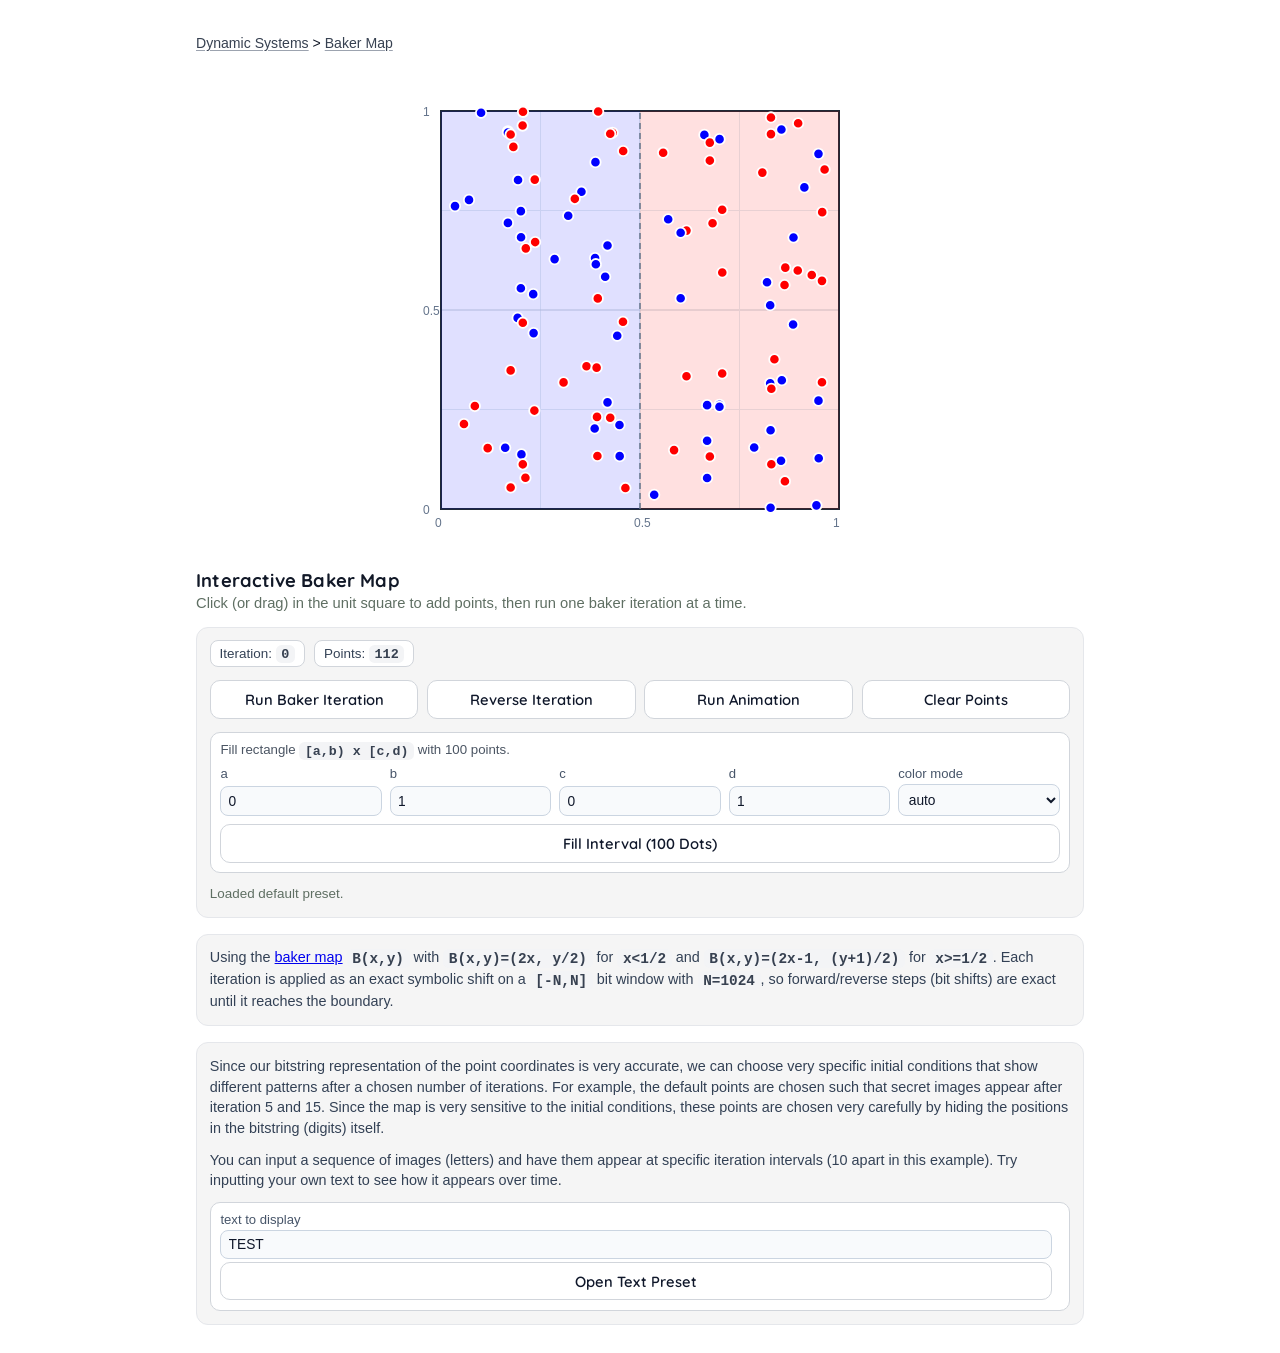
==== baker-map/index.html @ 84ecdbf3 "initial commit" ====
<!doctype html>
<html lang="en">
    <head>
        <meta charset="utf-8" />
        <meta name="viewport" content="width=device-width, initial-scale=1" />
        <title>Interactive Baker Map</title>
        <link rel="stylesheet" href="../common.css" />
        <style>
            .card {
                width: min(920px, 96vw);
            }

            canvas {
                background: transparent;
                border: 0;
                border-radius: 12px;
                touch-action: none;
                cursor: crosshair;
                max-width: 100%;
                justify-self: center;
            }

            .controls {
                display: grid;
                gap: 0.8rem;
                background: var(--green-panel-bg);
                border: 1px solid var(--green-panel-border);
                border-radius: 12px;
                padding: 0.8rem;
                color: var(--hint);
                font-size: 0.92rem;
            }

            .stats {
                display: flex;
                flex-wrap: wrap;
                gap: 0.6rem;
            }

            .stat {
                border: 1px solid var(--green-panel-border-strong);
                border-radius: 0.5rem;
                background: var(--card-bg);
                color: #334155;
                padding: 0.28rem 0.55rem;
                font-size: 0.84rem;
            }

            .buttonRow {
                display: grid;
                grid-template-columns: repeat(4, minmax(0, 1fr));
                gap: 0.55rem;
            }

            .controls button,
            .textPresetControls button {
                border: 1px solid var(--green-button-border);
                background: var(--card-bg);
                color: #0f172a;
                border-radius: 10px;
                padding: 0.55rem 0.8rem;
                font-size: 0.92rem;
                font-weight: 600;
                cursor: pointer;
                width: 100%;
            }

            .controls button:hover:enabled,
            .textPresetControls button:hover:enabled {
                background: var(--green-button-hover);
            }

            .controls button:disabled,
            .textPresetControls button:disabled {
                opacity: 0.65;
                cursor: not-allowed;
            }

            .intervalControls {
                display: grid;
                gap: 0.5rem;
                border: 1px solid var(--green-panel-border-strong);
                border-radius: 10px;
                background: var(--card-bg);
                padding: 0.6rem;
            }

            .intervalHint {
                margin: 0;
                font-size: 0.83rem;
                color: #4b5563;
            }

            .intervalGrid {
                display: grid;
                grid-template-columns: repeat(5, minmax(0, 1fr));
                gap: 0.5rem;
            }

            .intervalField {
                display: grid;
                gap: 0.2rem;
                font-size: 0.82rem;
                color: #475569;
            }

            .controls input[type="number"] {
                width: 100%;
                border: 1px solid #cbd5e1;
                border-radius: 8px;
                padding: 0.35rem 0.45rem;
                font-size: 0.86rem;
                color: #0f172a;
                background: #f8fafc;
            }

            .controls input[type="text"],
            .textPresetControls input[type="text"] {
                width: 100%;
                border: 1px solid #cbd5e1;
                border-radius: 8px;
                padding: 0.35rem 0.45rem;
                font-size: 0.86rem;
                color: #0f172a;
                background: #f8fafc;
            }

            .controls select {
                width: 100%;
                height: 2rem;
                border: 1px solid #cbd5e1;
                border-radius: 8px;
                padding: 0.2rem 0.35rem;
                background: #f8fafc;
                cursor: pointer;
                font-size: 0.86rem;
                color: #0f172a;
            }

            .textPresetControls {
                display: grid;
                gap: 0.45rem;
                border: 1px solid var(--green-panel-border-strong);
                border-radius: 10px;
                background: var(--card-bg);
                padding: 0.6rem;
            }

            .textPresetRow {
                display: grid;
                grid-template-columns: minmax(0, 1fr) auto;
                gap: 0.5rem;
                align-items: end;
            }

            .textPresetRow button {
                width: auto;
                white-space: nowrap;
            }

            .status {
                margin: 0;
                min-height: 1.1rem;
                font-size: 0.84rem;
                color: var(--hint);
            }

            .details {
                display: grid;
                gap: 0.65rem;
                background: var(--green-panel-bg);
                border: 1px solid var(--green-panel-border);
                border-radius: 12px;
                padding: 0.8rem;
            }

            .explanation {
                margin: 0;
                font-size: 0.9rem;
                color: #334155;
                line-height: 1.45;
            }

            @media (max-width: 740px) {
                .card {
                    width: 100%;
                }

                .buttonRow {
                    grid-template-columns: 1fr;
                }

                .intervalGrid {
                    grid-template-columns: repeat(2, minmax(0, 1fr));
                }

                .textPresetRow {
                    grid-template-columns: 1fr;
                }
            }
        </style>
    </head>
    <body>
        <main class="card">
            <p class="pageNav">
                <a class="navLink" href="../index.html">Dynamic Systems</a>
                <span aria-hidden="true"> &gt; </span>
                <a class="navLink" href="./index.html">Baker Map</a>
            </p>
            <canvas id="mapCanvas" aria-label="Baker map canvas"></canvas>
            <header class="header">
                <h1 class="title">Interactive Baker Map</h1>
                <p class="subtitle">
                    Click (or drag) in the unit square to add points, then run
                    one baker iteration at a time.
                </p>
            </header>
            <div class="controls">
                <div class="stats">
                    <span class="stat"
                        >Iteration: <code id="iterValue">0</code></span
                    >
                    <span class="stat"
                        >Points: <code id="pointValue">0</code></span
                    >
                </div>
                <div class="buttonRow">
                    <button id="runButton" type="button">
                        Run Baker Iteration
                    </button>
                    <button id="reverseButton" type="button">
                        Reverse Iteration
                    </button>
                    <button id="continuousButton" type="button">
                        Run Animation
                    </button>
                    <button id="clearButton" type="button">Clear Points</button>
                </div>
                <div class="intervalControls">
                    <p class="intervalHint">
                        Fill rectangle <code>[a,b) x [c,d)</code> with 100
                        points.
                    </p>
                    <div class="intervalGrid">
                        <label class="intervalField" for="intervalA">
                            a
                            <input
                                id="intervalA"
                                type="number"
                                min="0"
                                max="1"
                                step="0.01"
                                value="0"
                            />
                        </label>
                        <label class="intervalField" for="intervalB">
                            b
                            <input
                                id="intervalB"
                                type="number"
                                min="0"
                                max="1"
                                step="0.01"
                                value="1"
                            />
                        </label>
                        <label class="intervalField" for="intervalC">
                            c
                            <input
                                id="intervalC"
                                type="number"
                                min="0"
                                max="1"
                                step="0.01"
                                value="0"
                            />
                        </label>
                        <label class="intervalField" for="intervalD">
                            d
                            <input
                                id="intervalD"
                                type="number"
                                min="0"
                                max="1"
                                step="0.01"
                                value="1"
                            />
                        </label>
                        <label class="intervalField" for="intervalColorMode">
                            color mode
                            <select id="intervalColorMode">
                                <option value="auto" selected>auto</option>
                                <option value="rainbow">rainbow</option>
                                <option value="red">red</option>
                                <option value="green">green</option>
                                <option value="blue">blue</option>
                                <option value="yellow">yellow</option>
                                <option value="purple">purple</option>
                                <option value="orange">orange</option>
                            </select>
                        </label>
                    </div>
                    <button id="fillIntervalButton" type="button">
                        Fill Interval (100 Dots)
                    </button>
                </div>
                <p id="statusText" class="status" aria-live="polite">
                    Click inside the square to place points.
                </p>
            </div>
            <section class="details">
                <p id="explanation" class="explanation"></p>
            </section>
            <section class="details">
                <p class="explanation">
                    Since our bitstring representation of the point coordinates is very accurate, we can choose very
                    specific initial conditions that show different patterns
                    after a chosen number of iterations. For example, the
                    default points are chosen such that secret images appear
                    after iteration 5 and 15. Since the map is very sensitive to the initial conditions, these
                    points are chosen very carefully by hiding the positions in
                    the bitstring (digits) itself.
                </p>
                <p class="explanation">
                    You can input a sequence of images (letters) and have them
                    appear at specific iteration intervals (10 apart in this
                    example). Try inputting your own text to see how it appears
                    over time.
                </p>
                <div class="textPresetControls">
                    <div class="textPresetRow">
                        <label class="intervalField" for="textPresetInput">
                            text to display
                            <input
                                id="textPresetInput"
                                type="text"
                                maxlength="128"
                                placeholder="place your text here"
                                value="TEST"
                            />
                        <button id="textPresetButton" type="button">
                            Open Text Preset
                        </button>
                    </div>
                </div>
            </section>
        </main>

        <script src="./letter-shapes.js"></script>
        <script>
            const card = document.querySelector(".card");
            const canvas = document.getElementById("mapCanvas");
            const ctx = canvas.getContext("2d");
            const runButton = document.getElementById("runButton");
            const reverseButton = document.getElementById("reverseButton");
            const continuousButton =
                document.getElementById("continuousButton");
            const clearButton = document.getElementById("clearButton");
            const iterValue = document.getElementById("iterValue");
            const pointValue = document.getElementById("pointValue");
            const statusText = document.getElementById("statusText");
            const explanation = document.getElementById("explanation");
            const intervalA = document.getElementById("intervalA");
            const intervalB = document.getElementById("intervalB");
            const intervalC = document.getElementById("intervalC");
            const intervalD = document.getElementById("intervalD");
            const intervalColorMode =
                document.getElementById("intervalColorMode");
            const fillIntervalButton =
                document.getElementById("fillIntervalButton");
            const textPresetInput = document.getElementById("textPresetInput");
            const textPresetButton =
                document.getElementById("textPresetButton");
            const LETTER_SHAPES = window.BAKER_LETTER_SHAPES || {
                width: 5,
                height: 7,
                glyphs: {},
            };

            const urlParams = new URLSearchParams(window.location.search);

            const animationDurationMs = parseInt(urlParams.get("animlen")) || 900;
            const epsilon = 1e-10;
            const intervalFillCount = 100;
            const strokePointSpacingPx = 12;
            const BIT_RADIUS = 1024;
            const MIN_BIT_INDEX = -BIT_RADIUS;
            const MAX_BIT_INDEX = BIT_RADIUS;
            const BIT_COUNT = MAX_BIT_INDEX - MIN_BIT_INDEX + 1;
            const RENDER_BIT_COUNT = 53;
            const SMILEY_APPEAR_AFTER_FORWARD_STEPS = 10;
            const STARTUP_PRESET = "happy_to_sad_morph";
            const MORPH_K = 10;
            const MORPH_BITS = 5;
            const MORPH_START_DELAY = 5;
            const TEXT_POINT_COUNT = 100;
            const HALFLINE_NUDGE = 1e-6;
            const startupTextQuery = parseTextQueryParameter();

            let points = [];
            let iteration = 0;
            let animationFrame = null;
            let animationStartMs = 0;
            let animationStartPoints = [];
            let animationDirection = 1;
            let isAnimating = false;
            let continuousMode = false;
            let continuousTimer = null;
            let isDrawingStroke = false;
            let activePointerId = null;
            let lastPointerWorld = null;
            let strokeCarryWorld = 0;
            let activeStartupMode = "manual";
            let activeStartupText = "";

            function mod(n, m) {
                return ((n % m) + m) % m;
            }

            function clampToUnit(v) {
                if (v <= 0) return 0;
                if (v >= 1) return 1 - epsilon;
                return v;
            }

            function normalizeInputCoordinate(v) {
                const clamped = clampToUnit(v);
                if (Math.abs(clamped - 0.5) < HALFLINE_NUDGE) {
                    return clampToUnit(0.5 + HALFLINE_NUDGE);
                }
                return clamped;
            }

            function colorForSpawnX(x) {
                return x < 0.5 ? "#0000FF" : "#FF0000";
            }

            function bitIndexToBufferIndex(point, bitIndex) {
                return mod(bitIndex - MIN_BIT_INDEX + point.offset, BIT_COUNT);
            }

            function getBit(point, bitIndex) {
                return point.bits[bitIndexToBufferIndex(point, bitIndex)];
            }

            function setBit(point, bitIndex, value) {
                point.bits[bitIndexToBufferIndex(point, bitIndex)] = value
                    ? 1
                    : 0;
            }

            function updateWorldFromBits(point) {
                const xTerms = Math.min(RENDER_BIT_COUNT, BIT_RADIUS);
                const yTerms = Math.min(RENDER_BIT_COUNT, BIT_RADIUS + 1);

                let x = 0;
                let fx = 0.5;
                for (let k = 1; k <= xTerms; k += 1) {
                    if (getBit(point, -k) === 1) x += fx;
                    fx *= 0.5;
                }

                let y = 0;
                let fy = 0.5;
                for (let j = 0; j < yTerms; j += 1) {
                    if (getBit(point, j) === 1) y += fy;
                    fy *= 0.5;
                }

                point.x = normalizeInputCoordinate(x);
                point.y = normalizeInputCoordinate(y);
            }

            function createSymbolicPoint(x, y, color) {
                const point = {
                    bits: new Uint8Array(BIT_COUNT),
                    offset: 0,
                    color,
                    x: 0,
                    y: 0,
                };

                let vx = normalizeInputCoordinate(x);
                for (let k = 1; k <= BIT_RADIUS; k += 1) {
                    vx *= 2;
                    if (vx >= 1) {
                        setBit(point, -k, 1);
                        vx -= 1;
                    } else {
                        setBit(point, -k, 0);
                    }
                }

                let vy = normalizeInputCoordinate(y);
                for (let j = 0; j <= BIT_RADIUS; j += 1) {
                    vy *= 2;
                    if (vy >= 1) {
                        setBit(point, j, 1);
                        vy -= 1;
                    } else {
                        setBit(point, j, 0);
                    }
                }

                updateWorldFromBits(point);
                return point;
            }

            function bakerBranchBit(point) {
                return getBit(point, -1);
            }

            function iteratePointForwardExact(point) {
                point.offset = mod(point.offset - 1, BIT_COUNT);
                setBit(point, MIN_BIT_INDEX, 0);
                updateWorldFromBits(point);
            }

            function iteratePointReverseExact(point) {
                point.offset = mod(point.offset + 1, BIT_COUNT);
                setBit(point, MAX_BIT_INDEX, 0);
                updateWorldFromBits(point);
            }

            function bakerTargetFromSymbolic(point) {
                const branch = bakerBranchBit(point);
                return {
                    x: normalizeInputCoordinate(2 * point.x - branch),
                    y: normalizeInputCoordinate(point.y * 0.5 + 0.5 * branch),
                    branch,
                };
            }

            function reverseTargetFromSymbolic(point) {
                const branch = getBit(point, 0);
                return {
                    x: normalizeInputCoordinate((point.x + branch) * 0.5),
                    y: normalizeInputCoordinate(2 * point.y - branch),
                    branch,
                };
            }

            function rainbowColorForPoint(x, y, interval) {
                const width = Math.max(epsilon, interval.b - interval.a);
                const height = Math.max(epsilon, interval.d - interval.c);
                const u = (x - interval.a) / width;
                const v = (y - interval.c) / height;
                const hue = ((u * 0.75 + v * 0.25) % 1) * 360;
                return "hsl(" + hue.toFixed(2) + ", 100%, 50%)";
            }

            function colorForIntervalMode(mode, x, y, interval) {
                if (mode === "auto") return colorForSpawnX(x);
                if (mode === "rainbow")
                    return rainbowColorForPoint(x, y, interval);
                if (mode === "red") return "#FF0000";
                if (mode === "green") return "#00FF00";
                if (mode === "blue") return "#0000FF";
                if (mode === "yellow") return "#FFFF00";
                if (mode === "purple") return "#8000FF";
                if (mode === "orange") return "#FF7F00";
                return colorForSpawnX(x);
            }

            function getMaxTextFrames() {
                return Math.max(
                    1,
                    Math.floor((BIT_RADIUS - MORPH_BITS) / MORPH_K) + 1,
                );
            }

            function sanitizePresetText(raw) {
                if (typeof raw !== "string") return "";

                const glyphs = LETTER_SHAPES.glyphs || {};
                const fallbackChar = Object.prototype.hasOwnProperty.call(
                    glyphs,
                    "?",
                )
                    ? "?"
                    : "";
                const upper = raw.toUpperCase();
                let cleaned = "";

                for (const ch of upper) {
                    if (ch === " " || ch === "\t" || ch === "\n") continue;
                    if (Object.prototype.hasOwnProperty.call(glyphs, ch)) {
                        cleaned += ch;
                    } else if (fallbackChar) {
                        cleaned += fallbackChar;
                    }
                }

                return cleaned.slice(0, getMaxTextFrames());
            }

            function parseTextQueryParameter() {
                const raw = new URLSearchParams(window.location.search).get(
                    "text",
                );
                if (raw === null) return "";
                return sanitizePresetText(raw);
            }

            function seededUnit(seed) {
                const value = Math.sin(seed * 12.9898 + 78.233) * 43758.5453;
                return value - Math.floor(value);
            }

            function buildLetterTargetPoints(letter, count) {
                const glyphs = LETTER_SHAPES.glyphs || {};
                const rows = glyphs[letter] ||
                    glyphs["?"] || [
                        ".....",
                        ".....",
                        ".....",
                        ".....",
                        ".....",
                        ".....",
                        ".....",
                    ];

                const height = rows.length;
                const width = rows[0].length;
                const filledCells = [];

                for (let r = 0; r < height; r += 1) {
                    const row = rows[r];
                    for (let c = 0; c < width; c += 1) {
                        const cell = row.charAt(c);
                        if (cell !== "." && cell !== "0" && cell !== " ") {
                            filledCells.push({ r, c });
                        }
                    }
                }

                if (filledCells.length === 0) {
                    const fallback = [];
                    for (let i = 0; i < count; i += 1) {
                        const t = (i + 0.5) / count;
                        fallback.push({
                            x: normalizeInputCoordinate(0.1 + 0.8 * t),
                            y: normalizeInputCoordinate(
                                0.12 +
                                    0.01 * Math.sin(2 * Math.PI * (t + 0.137)),
                            ),
                        });
                    }
                    return fallback;
                }

                const xMin = 0.2;
                const xMax = 0.8;
                const yMin = 0.16;
                const yMax = 0.84;
                const cellW = (xMax - xMin) / width;
                const cellH = (yMax - yMin) / height;
                const out = new Array(count);
                const charSeed = letter.charCodeAt(0) || 0;

                for (let i = 0; i < count; i += 1) {
                    const cell = filledCells[i % filledCells.length];
                    const jitterX =
                        (seededUnit(charSeed * 101 + i * 17 + 1) - 0.5) *
                        0.78 *
                        cellW;
                    const jitterY =
                        (seededUnit(charSeed * 101 + i * 17 + 2) - 0.5) *
                        0.78 *
                        cellH;

                    out[i] = {
                        x: normalizeInputCoordinate(
                            xMin + (cell.c + 0.5) * cellW + jitterX,
                        ),
                        y: normalizeInputCoordinate(
                            yMax - (cell.r + 0.5) * cellH + jitterY,
                        ),
                    };
                }

                return out;
            }

            function addCirclePoints(store, cx, cy, radius, count) {
                for (let i = 0; i < count; i += 1) {
                    const angle = (2 * Math.PI * i) / count;
                    store.push({
                        x: normalizeInputCoordinate(
                            cx + radius * Math.cos(angle),
                        ),
                        y: normalizeInputCoordinate(
                            cy + radius * Math.sin(angle),
                        ),
                    });
                }
            }

            function addArcPoints(store, cx, cy, radius, a0, a1, count) {
                if (count <= 1) {
                    store.push({
                        x: normalizeInputCoordinate(cx + radius * Math.cos(a0)),
                        y: normalizeInputCoordinate(cy + radius * Math.sin(a0)),
                    });
                    return;
                }

                for (let i = 0; i < count; i += 1) {
                    const t = i / (count - 1);
                    const angle = a0 + (a1 - a0) * t;
                    store.push({
                        x: normalizeInputCoordinate(
                            cx + radius * Math.cos(angle),
                        ),
                        y: normalizeInputCoordinate(
                            cy + radius * Math.sin(angle),
                        ),
                    });
                }
            }

            function addLinePoints(store, x0, y0, x1, y1, count) {
                if (count <= 1) {
                    store.push({
                        x: normalizeInputCoordinate(x0),
                        y: normalizeInputCoordinate(y0),
                    });
                    return;
                }

                for (let i = 0; i < count; i += 1) {
                    const t = i / (count - 1);
                    store.push({
                        x: normalizeInputCoordinate(x0 + (x1 - x0) * t),
                        y: normalizeInputCoordinate(y0 + (y1 - y0) * t),
                    });
                }
            }

            function buildFaceTargetPoints(mouthConfig) {
                const out = [];

                addCirclePoints(out, 0.5, 0.54, 0.35, 64);

                addLinePoints(out, 0.385, 0.625, 0.385, 0.705, 8);
                addLinePoints(out, 0.615, 0.625, 0.615, 0.705, 8);

                addArcPoints(
                    out,
                    0.5,
                    mouthConfig.cy,
                    mouthConfig.radius,
                    mouthConfig.a0,
                    mouthConfig.a1,
                    mouthConfig.count,
                );

                return out;
            }

            function buildHappyTargetPoints() {
                return buildFaceTargetPoints({
                    cy: 0.505,
                    radius: 0.14,
                    a0: 1.02 * Math.PI,
                    a1: 1.98 * Math.PI,
                    count: 32,
                });
            }

            function buildSadTargetPoints() {
                return buildFaceTargetPoints({
                    cy: 0.355,
                    radius: 0.14,
                    a0: 0.02 * Math.PI,
                    a1: 0.98 * Math.PI,
                    count: 32,
                });
            }

            function setBitIfInRange(point, bitIndex, value) {
                if (bitIndex < MIN_BIT_INDEX || bitIndex > MAX_BIT_INDEX) {
                    return;
                }
                setBit(point, bitIndex, value);
            }

            function encodeCoordinateBits(point, x, y, shift, bitCount) {
                let vx = normalizeInputCoordinate(x);
                for (let k = 1; k <= bitCount; k += 1) {
                    vx *= 2;
                    const bit = vx >= 1 ? 1 : 0;
                    if (bit === 1) vx -= 1;
                    setBitIfInRange(point, -k + shift, bit);
                }

                let vy = normalizeInputCoordinate(y);
                for (let j = 0; j < bitCount; j += 1) {
                    vy *= 2;
                    const bit = vy >= 1 ? 1 : 0;
                    if (bit === 1) vy -= 1;
                    setBitIfInRange(point, j + shift, bit);
                }
            }

            function createMorphSymbolicPoint(happyPoint, sadPoint) {
                const point = {
                    bits: new Uint8Array(BIT_COUNT),
                    offset: 0,
                    color: colorForSpawnX(happyPoint.x),
                    x: 0,
                    y: 0,
                };

                for (let i = 0; i < BIT_COUNT; i += 1) {
                    point.bits[i] = Math.random() < 0.5 ? 0 : 1;
                }

                encodeCoordinateBits(
                    point,
                    happyPoint.x,
                    happyPoint.y,
                    -MORPH_START_DELAY,
                    MORPH_BITS,
                );
                encodeCoordinateBits(
                    point,
                    sadPoint.x,
                    sadPoint.y,
                    -(MORPH_START_DELAY + MORPH_K),
                    MORPH_BITS,
                );

                updateWorldFromBits(point);
                return point;
            }

            function createTextMorphSymbolicPoint(frameTargets) {
                const firstTarget = frameTargets[0];
                const point = {
                    bits: new Uint8Array(BIT_COUNT),
                    offset: 0,
                    color: colorForSpawnX(firstTarget.x),
                    x: 0,
                    y: 0,
                };

                for (let i = 0; i < BIT_COUNT; i += 1) {
                    point.bits[i] = Math.random() < 0.5 ? 0 : 1;
                }

                for (
                    let frameIndex = 0;
                    frameIndex < frameTargets.length;
                    frameIndex += 1
                ) {
                    const target = frameTargets[frameIndex];
                    encodeCoordinateBits(
                        point,
                        target.x,
                        target.y,
                        -frameIndex * MORPH_K,
                        MORPH_BITS,
                    );
                }

                updateWorldFromBits(point);
                return point;
            }

            function initializeDefaultSmileyPoints() {
                const targetPoints = buildHappyTargetPoints();
                points = targetPoints.map((p) =>
                    createSymbolicPoint(p.x, p.y, colorForSpawnX(p.x)),
                );

                for (
                    let step = 0;
                    step < SMILEY_APPEAR_AFTER_FORWARD_STEPS;
                    step += 1
                ) {
                    for (const point of points) {
                        iteratePointReverseExact(point);
                    }
                }

                iteration = 0;
                activeStartupMode = "smiley_preimage";
                activeStartupText = "";
                statusText.textContent = "Loaded default preset.";
            }

            function initializeHappyToSadMorphPoints() {
                const happy = buildHappyTargetPoints();
                const sad = buildSadTargetPoints();
                const count = Math.min(happy.length, sad.length);

                points = [];
                for (let i = 0; i < count; i += 1) {
                    points.push(createMorphSymbolicPoint(happy[i], sad[i]));
                }

                iteration = 0;
                activeStartupMode = "happy_to_sad_morph";
                activeStartupText = "";
                statusText.textContent = "Loaded default preset.";
            }

            function initializeTextMorphPoints(text) {
                const chars = text.split("");
                const frameTargets = chars.map((ch) =>
                    buildLetterTargetPoints(ch, TEXT_POINT_COUNT),
                );

                points = [];
                for (let i = 0; i < TEXT_POINT_COUNT; i += 1) {
                    const targets = frameTargets.map((frame) => frame[i]);
                    points.push(createTextMorphSymbolicPoint(targets));
                }

                iteration = 0;
                activeStartupMode = "text";
                activeStartupText = text;
                statusText.textContent = "Loaded text preset.";
            }

            function initializeStartupPoints() {
                if (startupTextQuery.length > 0) {
                    initializeTextMorphPoints(startupTextQuery);
                    return;
                }

                if (STARTUP_PRESET === "smiley_preimage") {
                    initializeDefaultSmileyPoints();
                    return;
                }

                if (STARTUP_PRESET === "happy_to_sad_morph") {
                    initializeHappyToSadMorphPoints();
                    return;
                }

                points = [];
                iteration = 0;
                activeStartupMode = "manual";
                activeStartupText = "";
                statusText.textContent =
                    "Click inside the square to place points.";
            }

            function getPlotRect() {
                const width = canvas.clientWidth;
                const height = canvas.clientHeight;
                const padding = Math.max(
                    32,
                    Math.round(Math.min(width, height) * 0.09),
                );
                const size = Math.max(
                    120,
                    Math.min(width - 2 * padding, height - 2 * padding),
                );
                const left = (width - size) / 2;
                const top = (height - size) / 2;

                return {
                    left,
                    top,
                    size,
                    right: left + size,
                    bottom: top + size,
                };
            }

            function worldToCanvas(x, y, plot) {
                return {
                    x: plot.left + x * plot.size,
                    y: plot.bottom - y * plot.size,
                };
            }

            function canvasToWorld(px, py, plot) {
                const x = (px - plot.left) / plot.size;
                const y = (plot.bottom - py) / plot.size;
                return { x, y };
            }

            function isWorldInsideUnitSquare(world) {
                return (
                    world.x >= 0 && world.x < 1 && world.y >= 0 && world.y < 1
                );
            }

            function pointerEventToWorld(evt) {
                const rect = canvas.getBoundingClientRect();
                const plot = getPlotRect();
                const localX = evt.clientX - rect.left;
                const localY = evt.clientY - rect.top;
                return {
                    world: canvasToWorld(localX, localY, plot),
                    plotSize: plot.size,
                };
            }

            function addPointAt(x, y) {
                const spawnX = clampToUnit(x);
                points.push(
                    createSymbolicPoint(
                        spawnX,
                        clampToUnit(y),
                        colorForSpawnX(spawnX),
                    ),
                );
            }

            function addPointsAlongSegment(start, end, plotSize) {
                const dx = end.x - start.x;
                const dy = end.y - start.y;
                const distance = Math.hypot(dx, dy);
                if (distance < 1e-9) return 0;

                const worldSpacing =
                    strokePointSpacingPx / Math.max(1, plotSize);
                let added = 0;
                let remaining = distance;
                let sx = start.x;
                let sy = start.y;
                const ux = dx / distance;
                const uy = dy / distance;

                while (strokeCarryWorld + remaining >= worldSpacing) {
                    const needed = worldSpacing - strokeCarryWorld;
                    sx += ux * needed;
                    sy += uy * needed;
                    addPointAt(sx, sy);
                    added += 1;
                    remaining -= needed;
                    strokeCarryWorld = 0;
                }

                strokeCarryWorld += remaining;
                return added;
            }

            function easeInOut(t) {
                if (t < 0.5) return 2 * t * t;
                return 1 - Math.pow(-2 * t + 2, 2) / 2;
            }

            function lerp(a, b, t) {
                return a + (b - a) * t;
            }

            function interpolatePoint(point, easedT) {
                return {
                    x: normalizeInputCoordinate(
                        lerp(point.x, point.targetX, easedT),
                    ),
                    y: normalizeInputCoordinate(
                        lerp(point.y, point.targetY, easedT),
                    ),
                    color: point.color,
                };
            }

            function setCanvasSize() {
                const isMobile = window.innerWidth <= 740;
                const sideFromViewport =
                    Math.min(window.innerWidth, window.innerHeight) *
                    (isMobile ? 1 : 0.54);
                const sideFromCard = card.clientWidth - 24;
                const side = Math.round(
                    isMobile
                        ? sideFromCard
                        : Math.min(sideFromViewport, sideFromCard),
                );
                const minSide = isMobile ? 120 : 260;
                const maxSide = 760;
                const size = Math.max(minSide, Math.min(maxSide, side));

                const dpr = window.devicePixelRatio || 1;
                canvas.width = Math.floor(size * dpr);
                canvas.height = Math.floor(size * dpr);
                canvas.style.width = size + "px";
                canvas.style.height = size + "px";
                ctx.setTransform(dpr, 0, 0, dpr, 0, 0);
            }

            function drawQuad(vertices, fillStyle, strokeStyle) {
                ctx.beginPath();
                ctx.moveTo(vertices[0].x, vertices[0].y);
                for (let i = 1; i < vertices.length; i += 1) {
                    ctx.lineTo(vertices[i].x, vertices[i].y);
                }
                ctx.closePath();
                ctx.fillStyle = fillStyle;
                ctx.fill();
                ctx.strokeStyle = strokeStyle;
                ctx.lineWidth = 1.4;
                ctx.stroke();
            }

            function drawAxes(plot) {
                ctx.fillStyle = "#ffffff";
                ctx.fillRect(plot.left, plot.top, plot.size, plot.size);

                const gridTicks = [0, 0.25, 0.5, 0.75, 1];
                ctx.lineWidth = 1;

                for (const t of gridTicks) {
                    const p0 = worldToCanvas(t, 0, plot);
                    const p1 = worldToCanvas(t, 1, plot);
                    const q0 = worldToCanvas(0, t, plot);
                    const q1 = worldToCanvas(1, t, plot);

                    const strong =
                        Math.abs(t - 0.5) < 1e-9 || t === 0 || t === 1;
                    ctx.strokeStyle = strong ? "#c7d2d8" : "#e5edf0";

                    ctx.beginPath();
                    ctx.moveTo(p0.x, p0.y);
                    ctx.lineTo(p1.x, p1.y);
                    ctx.stroke();

                    ctx.beginPath();
                    ctx.moveTo(q0.x, q0.y);
                    ctx.lineTo(q1.x, q1.y);
                    ctx.stroke();
                }

                ctx.strokeStyle = "#1f2937";
                ctx.lineWidth = 2;
                ctx.strokeRect(plot.left, plot.top, plot.size, plot.size);

                const labels = [
                    { x: 0, y: -0.06, text: "0" },
                    { x: 0.5, y: -0.06, text: "0.5" },
                    { x: 1, y: -0.06, text: "1" },
                    { x: -0.08, y: 0, text: "0" },
                    { x: -0.1, y: 0.5, text: "0.5" },
                    { x: -0.08, y: 1, text: "1" },
                ];

                ctx.fillStyle = "#64748b";
                ctx.font = "12px Segoe UI, sans-serif";

                for (const label of labels) {
                    const p = worldToCanvas(
                        Math.max(0, Math.min(1, label.x)),
                        Math.max(0, Math.min(1, label.y)),
                        plot,
                    );
                    const xOffset = label.x < 0 ? -18 : label.x > 1 ? 8 : -6;
                    const yOffset = label.y < 0 ? 18 : label.y > 1 ? -8 : 5;
                    ctx.fillText(label.text, p.x + xOffset, p.y + yOffset);
                }
            }

            function buildAnimatedRectangles(easedT, plot, direction) {
                const forwardLeftSource = [
                    { x: 0, y: 0 },
                    { x: 0.5, y: 0 },
                    { x: 0.5, y: 1 },
                    { x: 0, y: 1 },
                ];
                const forwardLeftTarget = [
                    { x: 0, y: 0 },
                    { x: 1, y: 0 },
                    { x: 1, y: 0.5 },
                    { x: 0, y: 0.5 },
                ];

                const forwardRightSource = [
                    { x: 0.5, y: 0 },
                    { x: 1, y: 0 },
                    { x: 1, y: 1 },
                    { x: 0.5, y: 1 },
                ];
                const forwardRightTarget = [
                    { x: 0, y: 0.5 },
                    { x: 1, y: 0.5 },
                    { x: 1, y: 1 },
                    { x: 0, y: 1 },
                ];

                const reverseLeftSource = [
                    { x: 0, y: 0 },
                    { x: 1, y: 0 },
                    { x: 1, y: 0.5 },
                    { x: 0, y: 0.5 },
                ];
                const reverseLeftTarget = [
                    { x: 0, y: 0 },
                    { x: 0.5, y: 0 },
                    { x: 0.5, y: 1 },
                    { x: 0, y: 1 },
                ];

                const reverseRightSource = [
                    { x: 0, y: 0.5 },
                    { x: 1, y: 0.5 },
                    { x: 1, y: 1 },
                    { x: 0, y: 1 },
                ];
                const reverseRightTarget = [
                    { x: 0.5, y: 0 },
                    { x: 1, y: 0 },
                    { x: 1, y: 1 },
                    { x: 0.5, y: 1 },
                ];

                const leftSource =
                    direction >= 0 ? forwardLeftSource : reverseLeftSource;
                const leftTarget =
                    direction >= 0 ? forwardLeftTarget : reverseLeftTarget;
                const rightSource =
                    direction >= 0 ? forwardRightSource : reverseRightSource;
                const rightTarget =
                    direction >= 0 ? forwardRightTarget : reverseRightTarget;

                function interpolateVertices(source, target) {
                    return source.map((v, idx) => {
                        const mapped = {
                            x: lerp(v.x, target[idx].x, easedT),
                            y: lerp(v.y, target[idx].y, easedT),
                        };
                        return worldToCanvas(mapped.x, mapped.y, plot);
                    });
                }

                return {
                    left: interpolateVertices(leftSource, leftTarget),
                    right: interpolateVertices(rightSource, rightTarget),
                };
            }

            function drawStaticPartition(plot) {
                const midBottom = worldToCanvas(0.5, 0, plot);
                const midTop = worldToCanvas(0.5, 1, plot);

                ctx.fillStyle = "rgba(0, 0, 255, 0.12)";
                ctx.fillRect(plot.left, plot.top, plot.size * 0.5, plot.size);

                ctx.fillStyle = "rgba(255, 0, 0, 0.12)";
                ctx.fillRect(
                    plot.left + plot.size * 0.5,
                    plot.top,
                    plot.size * 0.5,
                    plot.size,
                );

                ctx.beginPath();
                ctx.moveTo(midBottom.x, midBottom.y);
                ctx.lineTo(midTop.x, midTop.y);
                ctx.strokeStyle = "#64748b";
                ctx.lineWidth = 1.5;
                ctx.setLineDash([6, 4]);
                ctx.stroke();
                ctx.setLineDash([]);
            }

            function drawPoints(displayPoints, plot) {
                for (const point of displayPoints) {
                    const canvasPoint = worldToCanvas(point.x, point.y, plot);
                    const fill = point.color || colorForSpawnX(point.x);

                    ctx.beginPath();
                    ctx.arc(canvasPoint.x, canvasPoint.y, 5.2, 0, Math.PI * 2);
                    ctx.fillStyle = fill;
                    ctx.fill();
                    ctx.strokeStyle = "#ffffff";
                    ctx.lineWidth = 1.8;
                    ctx.stroke();
                }
            }

            function draw() {
                const width = canvas.clientWidth;
                const height = canvas.clientHeight;
                ctx.clearRect(0, 0, width, height);

                const plot = getPlotRect();
                drawAxes(plot);

                if (isAnimating) {
                    const elapsed = performance.now() - animationStartMs;
                    const raw = Math.min(1, elapsed / animationDurationMs);
                    const eased = easeInOut(raw);
                    const rectangles = buildAnimatedRectangles(
                        eased,
                        plot,
                        animationDirection,
                    );

                    drawQuad(
                        rectangles.left,
                        "rgba(0, 0, 255, 0.24)",
                        "rgba(0, 0, 185, 0.85)",
                    );
                    drawQuad(
                        rectangles.right,
                        "rgba(255, 0, 0, 0.24)",
                        "rgba(185, 0, 0, 0.85)",
                    );

                    const animatedPoints = animationStartPoints.map((point) =>
                        interpolatePoint(point, eased),
                    );
                    drawPoints(animatedPoints, plot);

                    if (raw < 1) {
                        animationFrame = requestAnimationFrame(draw);
                        return;
                    }

                    for (const point of points) {
                        if (animationDirection >= 0) {
                            iteratePointForwardExact(point);
                        } else {
                            iteratePointReverseExact(point);
                        }
                    }
                    iteration += animationDirection;
                    isAnimating = false;
                    animationStartPoints = [];
                    animationFrame = null;
                    updateText();

                    if (continuousMode && points.length > 0) {
                        statusText.textContent = "Continuous mode running...";
                        syncControlState();
                        continuousTimer = window.setTimeout(() => {
                            continuousTimer = null;
                            if (
                                continuousMode &&
                                !isAnimating &&
                                points.length > 0
                            ) {
                                startIteration();
                            }
                        }, 80);
                        draw();
                        return;
                    }

                    statusText.textContent =
                        (animationDirection >= 0
                            ? "Completed forward iteration "
                            : "Completed reverse iteration ") +
                        iteration +
                        ".";
                    syncControlState();
                    draw();
                    return;
                }

                drawStaticPartition(plot);
                drawPoints(points, plot);
            }

            function updateText() {
                iterValue.textContent = String(iteration);
                pointValue.textContent = String(points.length);

                explanation.innerHTML =
                    "Using the <a href='https://en.wikipedia.org/wiki/Baker%27s_map'>baker map</a> <code>B(x,y)</code> with " +
                    "<code>B(x,y)=(2x, y/2)</code> for <code>x&lt;1/2</code> and " +
                    "<code>B(x,y)=(2x-1, (y+1)/2)</code> for <code>x&gt;=1/2</code>. " +
                    "Each iteration is applied as an exact symbolic shift on a " +
                    "<code>[-N,N]</code> bit window with <code>N=" +
                    BIT_RADIUS +
                    "</code>, so forward/reverse steps (bit shifts) are exact until it reaches the boundary.";
            }

            function clearContinuousTimer() {
                if (continuousTimer !== null) {
                    clearTimeout(continuousTimer);
                    continuousTimer = null;
                }
            }

            function syncControlState() {
                runButton.disabled =
                    points.length === 0 || isAnimating || continuousMode;
                reverseButton.disabled =
                    points.length === 0 || isAnimating || continuousMode;
                clearButton.disabled =
                    points.length === 0 || isAnimating || continuousMode;
                continuousButton.disabled =
                    points.length === 0 && !continuousMode;
                fillIntervalButton.disabled = isAnimating || continuousMode;
                continuousButton.textContent = continuousMode
                    ? "Stop Animation"
                    : "Run Animation";
            }

            function readIntervalInputs() {
                const a = Number(intervalA.value);
                const b = Number(intervalB.value);
                const c = Number(intervalC.value);
                const d = Number(intervalD.value);

                if (
                    !Number.isFinite(a) ||
                    !Number.isFinite(b) ||
                    !Number.isFinite(c) ||
                    !Number.isFinite(d)
                ) {
                    statusText.textContent =
                        "Interval values must be valid numbers.";
                    return null;
                }

                if (
                    a < 0 ||
                    a > 1 ||
                    b < 0 ||
                    b > 1 ||
                    c < 0 ||
                    c > 1 ||
                    d < 0 ||
                    d > 1
                ) {
                    statusText.textContent =
                        "Use values in [0,1] for a, b, c, and d.";
                    return null;
                }

                if (!(a < b) || !(c < d)) {
                    statusText.textContent =
                        "Need a < b and c < d for [a,b) x [c,d).";
                    return null;
                }

                return { a, b, c, d };
            }

            function openTextPresetFromInput() {
                const rawText = sanitizePresetText(textPresetInput.value);
                const url = new URL(window.location.href);
                textPresetInput.value = rawText;

                if (rawText.length === 0) {
                    url.searchParams.delete("text");
                } else {
                    url.searchParams.set("text", rawText);
                }

                window.location.href = url.toString();
            }

            function startIteration(direction = 1) {
                if (isAnimating) return;
                if (points.length === 0) {
                    statusText.textContent = "Add at least one point first.";
                    return;
                }

                animationDirection = direction >= 0 ? 1 : -1;
                isAnimating = true;
                clearContinuousTimer();
                animationStartMs = performance.now();
                animationStartPoints = points.map((point) => {
                    const target =
                        animationDirection >= 0
                            ? bakerTargetFromSymbolic(point)
                            : reverseTargetFromSymbolic(point);
                    return {
                        x: point.x,
                        y: point.y,
                        targetX: target.x,
                        targetY: target.y,
                        color: point.color,
                    };
                });
                statusText.textContent = continuousMode
                    ? "Continuous mode running..."
                    : animationDirection >= 0
                      ? "Animating baker iteration..."
                      : "Animating reverse baker iteration...";
                syncControlState();

                if (animationFrame !== null) {
                    cancelAnimationFrame(animationFrame);
                    animationFrame = null;
                }
                draw();
            }

            canvas.addEventListener("pointerdown", (evt) => {
                if (isAnimating || continuousMode) return;

                const pointerData = pointerEventToWorld(evt);
                if (!isWorldInsideUnitSquare(pointerData.world)) return;

                const clampedStart = {
                    x: clampToUnit(pointerData.world.x),
                    y: clampToUnit(pointerData.world.y),
                };

                isDrawingStroke = true;
                activePointerId = evt.pointerId;
                lastPointerWorld = clampedStart;
                strokeCarryWorld = 0;
                canvas.setPointerCapture(evt.pointerId);

                addPointAt(clampedStart.x, clampedStart.y);
                statusText.textContent = "Placed point " + points.length + ".";
                updateText();
                syncControlState();
                draw();
            });

            canvas.addEventListener("pointermove", (evt) => {
                if (!isDrawingStroke || evt.pointerId !== activePointerId)
                    return;
                if (isAnimating || continuousMode) return;

                const pointerData = pointerEventToWorld(evt);
                const current = {
                    x: clampToUnit(pointerData.world.x),
                    y: clampToUnit(pointerData.world.y),
                };

                const added = addPointsAlongSegment(
                    lastPointerWorld,
                    current,
                    pointerData.plotSize,
                );
                lastPointerWorld = current;

                if (added <= 0) return;

                statusText.textContent =
                    "Placed points: " + points.length + ".";
                updateText();
                syncControlState();
                draw();
            });

            function stopStroke(evt) {
                if (!isDrawingStroke) return;
                if (evt && evt.pointerId !== activePointerId) return;

                const pointerIdToRelease =
                    evt && typeof evt.pointerId === "number"
                        ? evt.pointerId
                        : activePointerId;
                if (
                    typeof pointerIdToRelease === "number" &&
                    canvas.hasPointerCapture(pointerIdToRelease)
                ) {
                    canvas.releasePointerCapture(pointerIdToRelease);
                }

                isDrawingStroke = false;
                activePointerId = null;
                lastPointerWorld = null;
                strokeCarryWorld = 0;
            }

            canvas.addEventListener("pointerup", stopStroke);
            canvas.addEventListener("pointercancel", stopStroke);
            canvas.addEventListener("pointerleave", (evt) => {
                if (evt.buttons === 0) stopStroke(evt);
            });

            runButton.addEventListener("click", () => startIteration(1));
            reverseButton.addEventListener("click", () => startIteration(-1));

            fillIntervalButton.addEventListener("click", () => {
                if (isAnimating || continuousMode) return;
                const interval = readIntervalInputs();
                if (!interval) return;
                const colorMode = intervalColorMode.value || "auto";

                for (let i = 0; i < intervalFillCount; i += 1) {
                    const spawnX =
                        interval.a + Math.random() * (interval.b - interval.a);
                    const spawnY =
                        interval.c + Math.random() * (interval.d - interval.c);
                    points.push(
                        createSymbolicPoint(
                            spawnX,
                            spawnY,
                            colorForIntervalMode(
                                colorMode,
                                spawnX,
                                spawnY,
                                interval,
                            ),
                        ),
                    );
                }

                statusText.textContent =
                    "Added " +
                    intervalFillCount +
                    " points in [" +
                    interval.a.toFixed(2) +
                    "," +
                    interval.b.toFixed(2) +
                    ") x [" +
                    interval.c.toFixed(2) +
                    "," +
                    interval.d.toFixed(2) +
                    ").";
                updateText();
                syncControlState();
                draw();
            });

            textPresetButton.addEventListener("click", () => {
                openTextPresetFromInput();
            });

            textPresetInput.addEventListener("keydown", (evt) => {
                if (evt.key !== "Enter") return;
                evt.preventDefault();
                openTextPresetFromInput();
            });

            textPresetInput.addEventListener("input", () => {
                const cleaned = sanitizePresetText(textPresetInput.value);
                if (cleaned !== textPresetInput.value) {
                    textPresetInput.value = cleaned;
                }
            });

            continuousButton.addEventListener("click", () => {
                if (continuousMode) {
                    continuousMode = false;
                    clearContinuousTimer();
                    statusText.textContent = isAnimating
                        ? "Stopping after current iteration..."
                        : "Continuous mode stopped.";
                    syncControlState();
                    return;
                }

                if (points.length === 0) {
                    statusText.textContent = "Add at least one point first.";
                    return;
                }

                continuousMode = true;
                statusText.textContent = "Continuous mode started.";
                syncControlState();
                if (!isAnimating) {
                    startIteration();
                }
            });

            clearButton.addEventListener("click", () => {
                if (isAnimating) return;
                points = [];
                iteration = 0;
                statusText.textContent = "All points cleared.";
                updateText();
                syncControlState();
                draw();
            });

            window.addEventListener("resize", () => {
                setCanvasSize();
                draw();
            });

            if (startupTextQuery.length > 0) {
                textPresetInput.value = startupTextQuery;
            }

            initializeStartupPoints();
            setCanvasSize();
            updateText();
            syncControlState();
            draw();
        </script>
    </body>
</html>
---- common.css ----
@import url("https://fonts.googleapis.com/css2?family=Quicksand:wght@500;600;700&display=swap");

:root {
    color-scheme: light;
    --page-bg: #ffffff;
    --card-bg: #ffffff;
    --text: #111827;
    --hint: #5f6f63;
    --accent: #6b7280;

    --green-panel-bg: #f5f5f5;
    --green-panel-border: #e5e7eb;
    --green-panel-border-strong: #d1d5db;
    --green-button-border: #d1d5db;
    --green-button-hover: #f3f4f6;
    --green-code-text: #374151;
    --green-code-bg: #f3f4f6;
    --green-table-wrap-border: #d1d5db;
    --green-table-head-bg: #f3f4f6;
}

* {
    box-sizing: border-box;
}

body {
    margin: 0;
    min-height: 100vh;
    display: grid;
    place-items: center;
    background: var(--page-bg);
    font-family: "Segoe UI", Tahoma, Geneva, Verdana, sans-serif;
    color: var(--text);
    padding: 1rem;
}

.card {
    display: grid;
    gap: 1rem;
    background: var(--card-bg);
    border: none;
    border-radius: 18px;
    box-shadow: none;
    padding: 1rem;
}

.header {
    display: grid;
    gap: 0.15rem;
}

.title {
    margin: 0;
    font-size: 1.15rem;
    font-weight: 700;
    letter-spacing: 0.01em;
    font-family: "Quicksand", "Segoe UI", Tahoma, Geneva, Verdana, sans-serif;
}

.subtitle {
    margin: 0;
    color: var(--hint);
    font-size: 0.92rem;
}

.pageNav {
    margin: 0.2rem 0 0;
    font-size: 0.88rem;
}

.navLink {
    color: #374151;
    text-decoration: underline;
    text-decoration-color: #9ca3af;
    text-underline-offset: 2px;
}

.navLink:hover {
    color: #111827;
    text-decoration-color: #6b7280;
}

button,
.linkButton {
    font-family: "Quicksand", "Segoe UI", Tahoma, Geneva, Verdana, sans-serif;
}

code {
    color: var(--green-code-text);
    font-weight: 600;
    background: var(--green-code-bg);
    padding: 0.1rem 0.35rem;
    border-radius: 0.35rem;
}

@media (max-width: 740px) {
    body {
        padding: 0.6rem;
    }

    .card {
        width: 100%;
        padding: 0.8rem;
        border-radius: 14px;
        gap: 0.8rem;
    }

    .title {
        font-size: 1.05rem;
    }

    .subtitle {
        font-size: 0.86rem;
    }
}
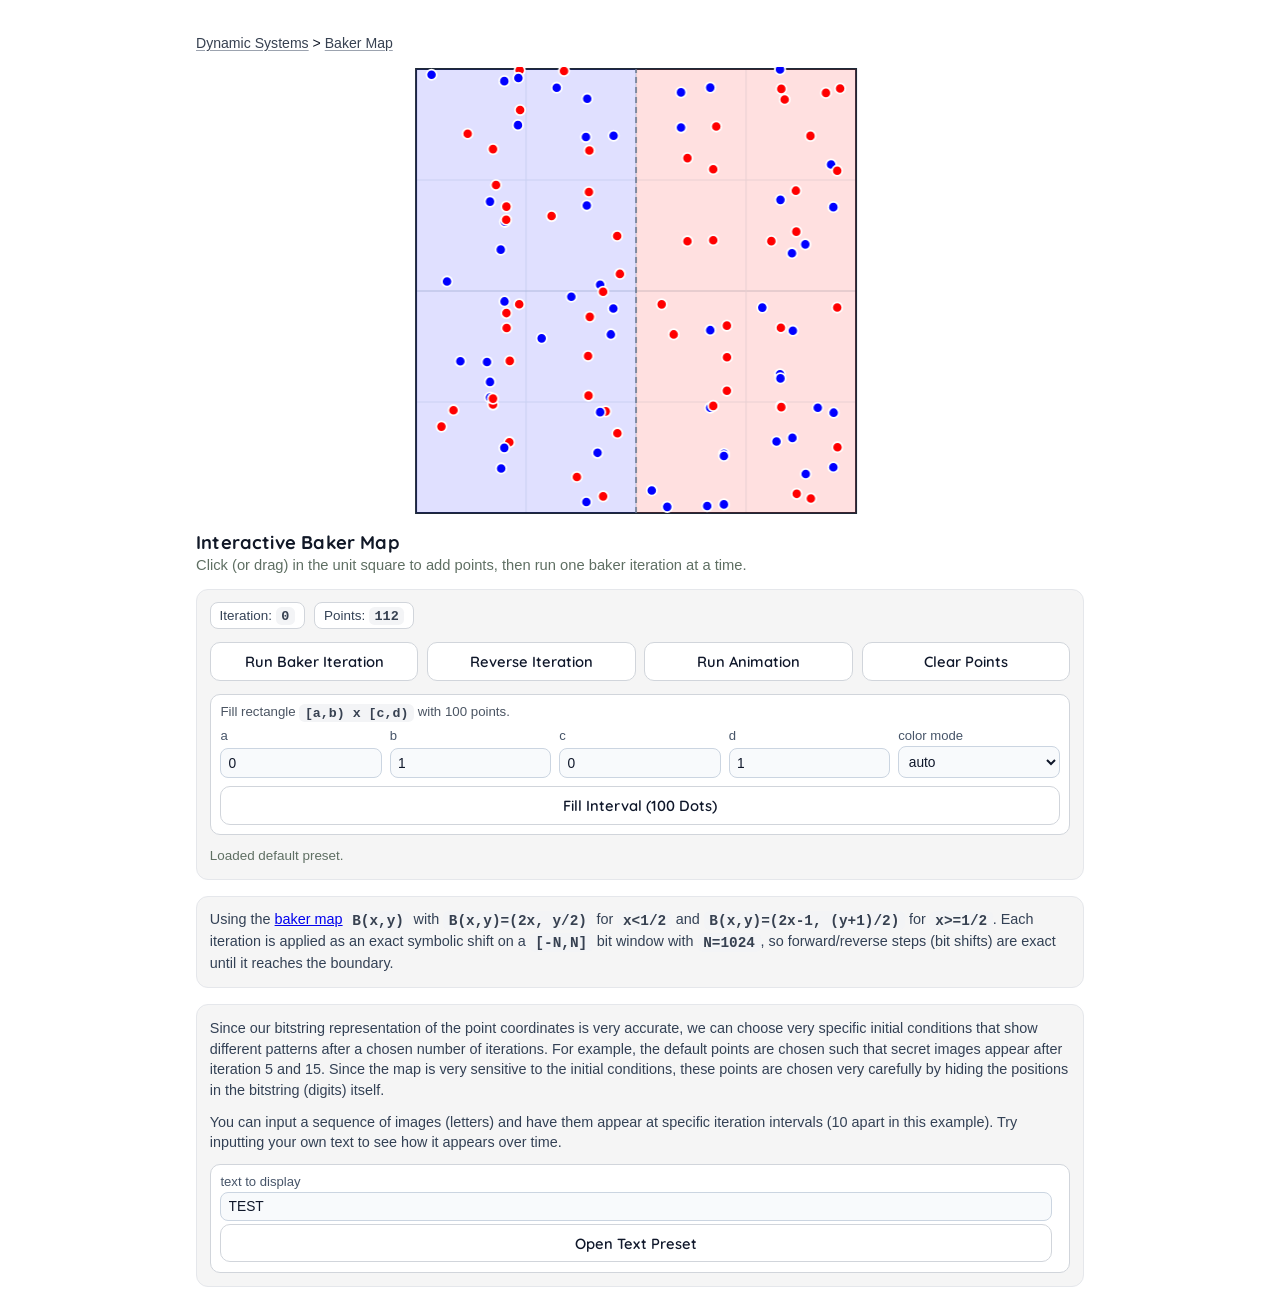
==== commit 6dacb3b1: "added better animation for baker map" ====
--- a/baker-map/index.html
+++ b/baker-map/index.html
@@ -13,7 +13,7 @@
             canvas {
                 background: transparent;
                 border: 0;
-                border-radius: 12px;
+                border-radius: 0;
                 touch-action: none;
                 cursor: crosshair;
                 max-width: 100%;
@@ -379,7 +379,11 @@
 
             const urlParams = new URLSearchParams(window.location.search);
 
-            const animationDurationMs = parseInt(urlParams.get("animlen")) || 900;
+            const baseAnimationDurationMs =
+                parseInt(urlParams.get("animlen")) || 900;
+            const animationDurationMs = Math.round(
+                baseAnimationDurationMs * 1.5,
+            );
             const epsilon = 1e-10;
             const intervalFillCount = 100;
             const strokePointSpacingPx = 12;
@@ -412,6 +416,7 @@
             let strokeCarryWorld = 0;
             let activeStartupMode = "manual";
             let activeStartupText = "";
+            const PLOT_INSET_PX = 2;
 
             function mod(n, m) {
                 return ((n % m) + m) % m;
@@ -520,24 +525,6 @@
                 point.offset = mod(point.offset + 1, BIT_COUNT);
                 setBit(point, MAX_BIT_INDEX, 0);
                 updateWorldFromBits(point);
-            }
-
-            function bakerTargetFromSymbolic(point) {
-                const branch = bakerBranchBit(point);
-                return {
-                    x: normalizeInputCoordinate(2 * point.x - branch),
-                    y: normalizeInputCoordinate(point.y * 0.5 + 0.5 * branch),
-                    branch,
-                };
-            }
-
-            function reverseTargetFromSymbolic(point) {
-                const branch = getBit(point, 0);
-                return {
-                    x: normalizeInputCoordinate((point.x + branch) * 0.5),
-                    y: normalizeInputCoordinate(2 * point.y - branch),
-                    branch,
-                };
             }
 
             function rainbowColorForPoint(x, y, interval) {
@@ -951,16 +938,11 @@
             function getPlotRect() {
                 const width = canvas.clientWidth;
                 const height = canvas.clientHeight;
-                const padding = Math.max(
-                    32,
-                    Math.round(Math.min(width, height) * 0.09),
-                );
-                const size = Math.max(
-                    120,
-                    Math.min(width - 2 * padding, height - 2 * padding),
-                );
+                // Use full canvas height for the unit square on the 2:1 canvas.
+                const inset = PLOT_INSET_PX;
+                const size = Math.max(40, height - inset * 2);
                 const left = (width - size) / 2;
-                const top = (height - size) / 2;
+                const top = inset;
 
                 return {
                     left,
@@ -1050,38 +1032,109 @@
                 return a + (b - a) * t;
             }
 
-            function interpolatePoint(point, easedT) {
+            function getBakerPhaseProgress(rawT) {
+                const clamped = Math.max(0, Math.min(1, rawT));
                 return {
-                    x: normalizeInputCoordinate(
-                        lerp(point.x, point.targetX, easedT),
-                    ),
-                    y: normalizeInputCoordinate(
-                        lerp(point.y, point.targetY, easedT),
-                    ),
+                    phaseOne: easeInOut(Math.min(1, clamped * 2)),
+                    phaseTwo: easeInOut(Math.max(0, (clamped - 0.5) * 2)),
+                };
+            }
+
+            function transformForwardWorld(x, y, phaseOne, phaseTwo, branch) {
+                const stretchedX = lerp(x, 2 * x, phaseOne);
+                const stretchedY = lerp(y, y * 0.5, phaseOne);
+                return {
+                    x: lerp(stretchedX, stretchedX - branch, phaseTwo),
+                    y: lerp(stretchedY, stretchedY + 0.5 * branch, phaseTwo),
+                };
+            }
+
+            function transformReverseWorld(x, y, phaseOne, phaseTwo, branch) {
+                const unstackedX = lerp(x, x + branch, phaseOne);
+                const unstackedY = lerp(y, y - 0.5 * branch, phaseOne);
+                return {
+                    x: lerp(unstackedX, 0.5 * unstackedX, phaseTwo),
+                    y: lerp(unstackedY, 2 * unstackedY, phaseTwo),
+                };
+            }
+
+            function getAnimatedPlotRect(rawT) {
+                const centered = getPlotRect();
+                const { phaseOne, phaseTwo } = getBakerPhaseProgress(rawT);
+                const sideBySideLeft =
+                    (canvas.clientWidth - 2 * centered.size) * 0.5;
+                const shiftedLeft = lerp(centered.left, sideBySideLeft, phaseOne);
+                const left = lerp(shiftedLeft, centered.left, phaseTwo);
+
+                return {
+                    left,
+                    top: centered.top,
+                    size: centered.size,
+                    right: left + centered.size,
+                    bottom: centered.bottom,
+                };
+            }
+
+            function interpolatePoint(point, rawT, direction) {
+                const { phaseOne, phaseTwo } = getBakerPhaseProgress(rawT);
+                const transformed =
+                    direction >= 0
+                        ? transformForwardWorld(
+                              point.x,
+                              point.y,
+                              phaseOne,
+                              phaseTwo,
+                              point.forwardBranch,
+                          )
+                        : transformReverseWorld(
+                              point.x,
+                              point.y,
+                              phaseOne,
+                              phaseTwo,
+                              point.reverseBranch,
+                          );
+                return {
+                    x: transformed.x,
+                    y: transformed.y,
                     color: point.color,
                 };
             }
 
             function setCanvasSize() {
                 const isMobile = window.innerWidth <= 740;
-                const sideFromViewport =
-                    Math.min(window.innerWidth, window.innerHeight) *
-                    (isMobile ? 1 : 0.54);
-                const sideFromCard = card.clientWidth - 24;
-                const side = Math.round(
-                    isMobile
-                        ? sideFromCard
-                        : Math.min(sideFromViewport, sideFromCard),
-                );
-                const minSide = isMobile ? 120 : 260;
-                const maxSide = 760;
-                const size = Math.max(minSide, Math.min(maxSide, side));
+                let canvasWidth;
+
+                if (isMobile) {
+                    const cardStyle = window.getComputedStyle(card);
+                    const innerCardWidth =
+                        card.clientWidth -
+                        parseFloat(cardStyle.paddingLeft) -
+                        parseFloat(cardStyle.paddingRight);
+                    canvasWidth = Math.round(
+                        Math.min(window.innerWidth * 0.95, innerCardWidth),
+                    );
+                } else {
+                    const widthFromViewport =
+                        Math.min(window.innerWidth, window.innerHeight);
+                    const widthFromCard = card.clientWidth - 24;
+                    const minCanvasWidth = 440;
+                    const maxCanvasWidth = 1040;
+                    canvasWidth = Math.max(
+                        minCanvasWidth,
+                        Math.min(
+                            maxCanvasWidth,
+                            Math.round(Math.min(widthFromViewport, widthFromCard)),
+                        ),
+                    );
+                }
+
+                const canvasHeight = Math.round(canvasWidth / 2);
 
                 const dpr = window.devicePixelRatio || 1;
-                canvas.width = Math.floor(size * dpr);
-                canvas.height = Math.floor(size * dpr);
-                canvas.style.width = size + "px";
-                canvas.style.height = size + "px";
+                canvas.width = Math.floor(canvasWidth * dpr);
+                canvas.height = Math.floor(canvasHeight * dpr);
+                canvas.style.width = canvasWidth + "px";
+                canvas.style.height = canvasHeight + "px";
                 ctx.setTransform(dpr, 0, 0, dpr, 0, 0);
             }
 
@@ -1130,106 +1183,80 @@
                 ctx.strokeStyle = "#1f2937";
                 ctx.lineWidth = 2;
                 ctx.strokeRect(plot.left, plot.top, plot.size, plot.size);
-
-                const labels = [
-                    { x: 0, y: -0.06, text: "0" },
-                    { x: 0.5, y: -0.06, text: "0.5" },
-                    { x: 1, y: -0.06, text: "1" },
-                    { x: -0.08, y: 0, text: "0" },
-                    { x: -0.1, y: 0.5, text: "0.5" },
-                    { x: -0.08, y: 1, text: "1" },
-                ];
-
-                ctx.fillStyle = "#64748b";
-                ctx.font = "12px Segoe UI, sans-serif";
-
-                for (const label of labels) {
-                    const p = worldToCanvas(
-                        Math.max(0, Math.min(1, label.x)),
-                        Math.max(0, Math.min(1, label.y)),
-                        plot,
-                    );
-                    const xOffset = label.x < 0 ? -18 : label.x > 1 ? 8 : -6;
-                    const yOffset = label.y < 0 ? 18 : label.y > 1 ? -8 : 5;
-                    ctx.fillText(label.text, p.x + xOffset, p.y + yOffset);
-                }
-            }
-
-            function buildAnimatedRectangles(easedT, plot, direction) {
-                const forwardLeftSource = [
-                    { x: 0, y: 0 },
-                    { x: 0.5, y: 0 },
-                    { x: 0.5, y: 1 },
-                    { x: 0, y: 1 },
-                ];
-                const forwardLeftTarget = [
-                    { x: 0, y: 0 },
-                    { x: 1, y: 0 },
-                    { x: 1, y: 0.5 },
-                    { x: 0, y: 0.5 },
-                ];
-
-                const forwardRightSource = [
-                    { x: 0.5, y: 0 },
-                    { x: 1, y: 0 },
-                    { x: 1, y: 1 },
-                    { x: 0.5, y: 1 },
-                ];
-                const forwardRightTarget = [
-                    { x: 0, y: 0.5 },
-                    { x: 1, y: 0.5 },
-                    { x: 1, y: 1 },
-                    { x: 0, y: 1 },
-                ];
-
-                const reverseLeftSource = [
-                    { x: 0, y: 0 },
-                    { x: 1, y: 0 },
-                    { x: 1, y: 0.5 },
-                    { x: 0, y: 0.5 },
-                ];
-                const reverseLeftTarget = [
-                    { x: 0, y: 0 },
-                    { x: 0.5, y: 0 },
-                    { x: 0.5, y: 1 },
-                    { x: 0, y: 1 },
-                ];
-
-                const reverseRightSource = [
-                    { x: 0, y: 0.5 },
-                    { x: 1, y: 0.5 },
-                    { x: 1, y: 1 },
-                    { x: 0, y: 1 },
-                ];
-                const reverseRightTarget = [
-                    { x: 0.5, y: 0 },
-                    { x: 1, y: 0 },
-                    { x: 1, y: 1 },
-                    { x: 0.5, y: 1 },
-                ];
-
-                const leftSource =
-                    direction >= 0 ? forwardLeftSource : reverseLeftSource;
-                const leftTarget =
-                    direction >= 0 ? forwardLeftTarget : reverseLeftTarget;
-                const rightSource =
-                    direction >= 0 ? forwardRightSource : reverseRightSource;
-                const rightTarget =
-                    direction >= 0 ? forwardRightTarget : reverseRightTarget;
-
-                function interpolateVertices(source, target) {
-                    return source.map((v, idx) => {
-                        const mapped = {
-                            x: lerp(v.x, target[idx].x, easedT),
-                            y: lerp(v.y, target[idx].y, easedT),
-                        };
-                        return worldToCanvas(mapped.x, mapped.y, plot);
+            }
+
+            function buildAnimatedRectangles(rawT, plot, direction) {
+                const { phaseOne, phaseTwo } = getBakerPhaseProgress(rawT);
+                const forwardRegions = {
+                    first: {
+                        branch: 0,
+                        vertices: [
+                            { x: 0, y: 0 },
+                            { x: 0.5, y: 0 },
+                            { x: 0.5, y: 1 },
+                            { x: 0, y: 1 },
+                        ],
+                    },
+                    second: {
+                        branch: 1,
+                        vertices: [
+                            { x: 0.5, y: 0 },
+                            { x: 1, y: 0 },
+                            { x: 1, y: 1 },
+                            { x: 0.5, y: 1 },
+                        ],
+                    },
+                };
+                const reverseRegions = {
+                    first: {
+                        branch: 0,
+                        vertices: [
+                            { x: 0, y: 0 },
+                            { x: 1, y: 0 },
+                            { x: 1, y: 0.5 },
+                            { x: 0, y: 0.5 },
+                        ],
+                    },
+                    second: {
+                        branch: 1,
+                        vertices: [
+                            { x: 0, y: 0.5 },
+                            { x: 1, y: 0.5 },
+                            { x: 1, y: 1 },
+                            { x: 0, y: 1 },
+                        ],
+                    },
+                };
+                const regions = direction >= 0 ? forwardRegions : reverseRegions;
+
+                function transformVertex(vertex, branch) {
+                    return direction >= 0
+                        ? transformForwardWorld(
+                              vertex.x,
+                              vertex.y,
+                              phaseOne,
+                              phaseTwo,
+                              branch,
+                          )
+                        : transformReverseWorld(
+                              vertex.x,
+                              vertex.y,
+                              phaseOne,
+                              phaseTwo,
+                              branch,
+                          );
+                }
+
+                function mapRegion(region) {
+                    return region.vertices.map((vertex) => {
+                        const transformed = transformVertex(vertex, region.branch);
+                        return worldToCanvas(transformed.x, transformed.y, plot);
                     });
                 }
 
                 return {
-                    left: interpolateVertices(leftSource, leftTarget),
-                    right: interpolateVertices(rightSource, rightTarget),
+                    left: mapRegion(regions.first),
+                    right: mapRegion(regions.second),
                 };
             }
 
@@ -1278,16 +1305,14 @@
                 const height = canvas.clientHeight;
                 ctx.clearRect(0, 0, width, height);
 
-                const plot = getPlotRect();
-                drawAxes(plot);
-
                 if (isAnimating) {
                     const elapsed = performance.now() - animationStartMs;
                     const raw = Math.min(1, elapsed / animationDurationMs);
-                    const eased = easeInOut(raw);
+                    const animatedPlot = getAnimatedPlotRect(raw);
+                    drawAxes(animatedPlot);
                     const rectangles = buildAnimatedRectangles(
-                        eased,
-                        plot,
+                        raw,
+                        animatedPlot,
                         animationDirection,
                     );
 
@@ -1303,9 +1328,9 @@
                     );
 
                     const animatedPoints = animationStartPoints.map((point) =>
-                        interpolatePoint(point, eased),
+                        interpolatePoint(point, raw, animationDirection),
                     );
-                    drawPoints(animatedPoints, plot);
+                    drawPoints(animatedPoints, animatedPlot);
 
                     if (raw < 1) {
                         animationFrame = requestAnimationFrame(draw);
@@ -1353,6 +1378,8 @@
                     return;
                 }
 
+                const plot = getPlotRect();
+                drawAxes(plot);
                 drawStaticPartition(plot);
                 drawPoints(points, plot);
             }
@@ -1460,15 +1487,11 @@
                 clearContinuousTimer();
                 animationStartMs = performance.now();
                 animationStartPoints = points.map((point) => {
-                    const target =
-                        animationDirection >= 0
-                            ? bakerTargetFromSymbolic(point)
-                            : reverseTargetFromSymbolic(point);
                     return {
                         x: point.x,
                         y: point.y,
-                        targetX: target.x,
-                        targetY: target.y,
+                        forwardBranch: bakerBranchBit(point),
+                        reverseBranch: getBit(point, 0),
                         color: point.color,
                     };
                 });
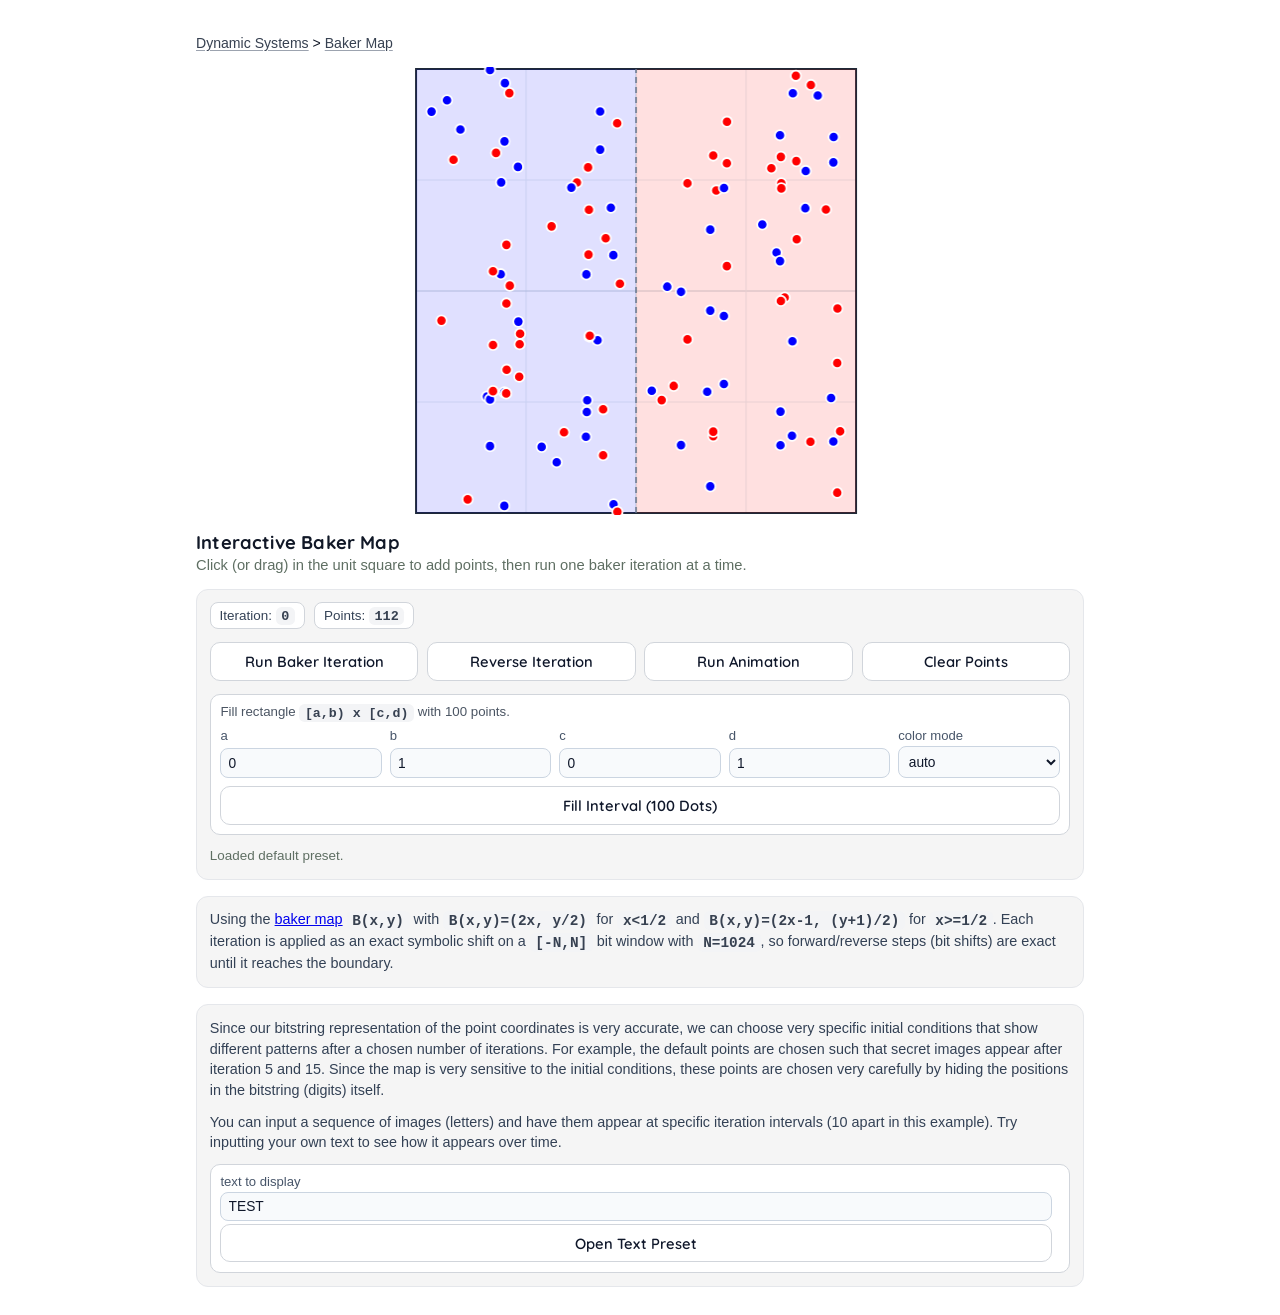
==== commit 4337ff34: "added binary mode" ====
--- a/baker-map/index.html
+++ b/baker-map/index.html
@@ -181,6 +181,66 @@
                 line-height: 1.45;
             }
 
+            .binaryCard {
+                display: none;
+                margin-bottom: 1rem;
+            }
+
+            .binaryTableWrap {
+                overflow-x: auto;
+            }
+
+            .binaryTable {
+                width: 100%;
+                border-collapse: collapse;
+                font-size: 0.86rem;
+                color: #0f172a;
+            }
+
+            .binaryTable th,
+            .binaryTable td {
+                padding: 0.6rem 0.7rem;
+                text-align: left;
+                vertical-align: top;
+                border-bottom: 1px solid rgba(148, 163, 184, 0.24);
+            }
+
+            .binaryTable th {
+                font-size: 0.75rem;
+                font-weight: 700;
+                letter-spacing: 0.08em;
+                text-transform: uppercase;
+                color: #475569;
+                background: rgba(148, 163, 184, 0.08);
+            }
+
+            .binaryTable tbody tr:last-child td {
+                border-bottom: 0;
+            }
+
+            .binaryTable code {
+                white-space: pre-wrap;
+                word-break: break-word;
+            }
+
+            .binaryMatch {
+                background: #0a64ad;
+                color: #ffffff;
+                padding: 0;
+            }
+
+            .binaryTableEmpty {
+                color: #64748b;
+            }
+
+            .binaryMode .binaryCard {
+                display: grid;
+            }
+
+            .binaryMode .header {
+                display: none;
+            }
+
             @media (max-width: 740px) {
                 .card {
                     width: 100%;
@@ -208,6 +268,24 @@
                 <a class="navLink" href="./index.html">Baker Map</a>
             </p>
             <canvas id="mapCanvas" aria-label="Baker map canvas"></canvas>
+            <div id="binaryCard" class="binaryCard" aria-live="polite">
+                <div class="binaryTableWrap">
+                    <table class="binaryTable">
+                        <thead>
+                            <tr>
+                                <th scope="col">Iteration</th>
+                                <th scope="col">x</th>
+                                <th scope="col">y</th>
+                            </tr>
+                        </thead>
+                        <tbody id="binaryTableBody">
+                            <tr>
+                                <td colspan="3" class="binaryTableEmpty"></td>
+                            </tr>
+                        </tbody>
+                    </table>
+                </div>
+            </div>
             <header class="header">
                 <h1 class="title">Interactive Baker Map</h1>
                 <p class="subtitle">
@@ -360,6 +438,7 @@
             const pointValue = document.getElementById("pointValue");
             const statusText = document.getElementById("statusText");
             const explanation = document.getElementById("explanation");
+            const binaryTableBody = document.getElementById("binaryTableBody");
             const intervalA = document.getElementById("intervalA");
             const intervalB = document.getElementById("intervalB");
             const intervalC = document.getElementById("intervalC");
@@ -378,6 +457,7 @@
             };
 
             const urlParams = new URLSearchParams(window.location.search);
+            const binaryMode = urlParams.has("binary");
 
             const baseAnimationDurationMs =
                 parseInt(urlParams.get("animlen")) || 900;
@@ -392,6 +472,7 @@
             const MAX_BIT_INDEX = BIT_RADIUS;
             const BIT_COUNT = MAX_BIT_INDEX - MIN_BIT_INDEX + 1;
             const RENDER_BIT_COUNT = 53;
+            const BINARY_DISPLAY_BITS = 32;
             const SMILEY_APPEAR_AFTER_FORWARD_STEPS = 10;
             const STARTUP_PRESET = "happy_to_sad_morph";
             const MORPH_K = 10;
@@ -416,7 +497,13 @@
             let strokeCarryWorld = 0;
             let activeStartupMode = "manual";
             let activeStartupText = "";
+            let binaryHistory = [];
+            let binaryHighlightQuery = "";
             const PLOT_INSET_PX = 2;
+
+            if (binaryMode) {
+                document.body.classList.add("binaryMode");
+            }
 
             function mod(n, m) {
                 return ((n % m) + m) % m;
@@ -509,6 +596,205 @@
 
                 updateWorldFromBits(point);
                 return point;
+            }
+
+            function formatBinaryDigits(digits) {
+                return "0." + digits.join("");
+            }
+
+            function getPointBinaryCoordinate(point, axis) {
+                const digits = [];
+                if (axis === "x") {
+                    for (let k = 1; k <= BINARY_DISPLAY_BITS; k += 1) {
+                        digits.push(String(getBit(point, -k)));
+                    }
+                } else {
+                    for (let j = 0; j < BINARY_DISPLAY_BITS; j += 1) {
+                        digits.push(String(getBit(point, j)));
+                    }
+                }
+                return formatBinaryDigits(digits);
+            }
+
+            function createBinarySnapshot(point) {
+                return {
+                    iteration,
+                    x: getPointBinaryCoordinate(point, "x"),
+                    y: getPointBinaryCoordinate(point, "y"),
+                };
+            }
+
+            function escapeHtml(text) {
+                return String(text)
+                    .replaceAll("&", "&amp;")
+                    .replaceAll("<", "&lt;")
+                    .replaceAll(">", "&gt;")
+                    .replaceAll('"', "&quot;")
+                    .replaceAll("'", "&#39;");
+            }
+
+            function renderHighlightedBinaryText(text, query) {
+                if (!query || query.length === 0) {
+                    return escapeHtml(text);
+                }
+
+                let out = "";
+                let searchIndex = 0;
+                let matchIndex = text.indexOf(query, searchIndex);
+
+                while (matchIndex !== -1) {
+                    out += escapeHtml(text.slice(searchIndex, matchIndex));
+                    out +=
+                        "<mark class='binaryMatch'>" +
+                        escapeHtml(query) +
+                        "</mark>";
+                    searchIndex = matchIndex + query.length;
+                    matchIndex = text.indexOf(query, searchIndex);
+                }
+
+                out += escapeHtml(text.slice(searchIndex));
+                return out;
+            }
+
+            function renderBinaryHistoryTable() {
+                if (binaryHistory.length === 0) {
+                    binaryTableBody.innerHTML =
+                        "<tr><td colspan='3' class='binaryTableEmpty'></td></tr>";
+                    return;
+                }
+
+                binaryTableBody.innerHTML = binaryHistory
+                    .map((entry) => {
+                        return (
+                            "<tr>" +
+                            "<td><code>" +
+                            escapeHtml(entry.iteration) +
+                            "</code></td>" +
+                            "<td><code data-binary-axis='x' data-binary-text='" +
+                            escapeHtml(entry.x) +
+                            "'>" +
+                            escapeHtml(entry.x) +
+                            "</code></td>" +
+                            "<td><code data-binary-axis='y' data-binary-text='" +
+                            escapeHtml(entry.y) +
+                            "'>" +
+                            escapeHtml(entry.y) +
+                            "</code></td>" +
+                            "</tr>"
+                        );
+                    })
+                    .join("");
+                if (binaryHighlightQuery.length > 0) {
+                    applyBinaryHighlights(binaryHighlightQuery);
+                }
+            }
+
+            function setBinaryHighlightQuery(query) {
+                const nextQuery = query || "";
+                if (binaryHighlightQuery === nextQuery) return;
+                binaryHighlightQuery = nextQuery;
+            }
+
+            function clearBinaryHighlights(excludedCodeElement = null) {
+                const binaryCodes = binaryTableBody.querySelectorAll(
+                    "code[data-binary-axis]",
+                );
+                for (const codeElement of binaryCodes) {
+                    if (codeElement === excludedCodeElement) continue;
+                    codeElement.textContent =
+                        codeElement.dataset.binaryText || "";
+                }
+            }
+
+            function applyBinaryHighlights(query, excludedCodeElement = null) {
+                clearBinaryHighlights(excludedCodeElement);
+                if (!query || query.length === 0) return;
+
+                const binaryCodes = binaryTableBody.querySelectorAll(
+                    "code[data-binary-axis]",
+                );
+                for (const codeElement of binaryCodes) {
+                    if (codeElement === excludedCodeElement) continue;
+                    const text = codeElement.dataset.binaryText || "";
+                    codeElement.innerHTML = renderHighlightedBinaryText(
+                        text,
+                        query,
+                    );
+                }
+            }
+
+            function getBinaryCodeElement(node) {
+                if (!node) return null;
+                const element =
+                    node.nodeType === Node.ELEMENT_NODE
+                        ? node
+                        : node.parentElement;
+                return element instanceof HTMLElement
+                    ? element.closest("code[data-binary-axis]")
+                    : null;
+            }
+
+            function syncBinarySelectionHighlight() {
+                if (!binaryMode) return;
+
+                const selection = window.getSelection();
+                if (!selection || selection.rangeCount === 0 || selection.isCollapsed) {
+                    const caretCode = selection
+                        ? getBinaryCodeElement(selection.anchorNode)
+                        : null;
+                    setBinaryHighlightQuery("");
+                    if (caretCode && binaryTableBody.contains(caretCode)) {
+                        clearBinaryHighlights(caretCode);
+                    } else {
+                        clearBinaryHighlights();
+                    }
+                    return;
+                }
+
+                const startCode = getBinaryCodeElement(selection.anchorNode);
+                const endCode = getBinaryCodeElement(selection.focusNode);
+
+                if (!startCode || startCode !== endCode) {
+                    setBinaryHighlightQuery("");
+                    clearBinaryHighlights();
+                    return;
+                }
+
+                if (!binaryTableBody.contains(startCode)) {
+                    setBinaryHighlightQuery("");
+                    clearBinaryHighlights();
+                    return;
+                }
+
+                const selectedText = selection.toString().replace(/\s+/g, "");
+                if (
+                    selectedText.length === 0 ||
+                    !/^[01.]+$/.test(selectedText) ||
+                    !String(startCode.dataset.binaryText || "").includes(
+                        selectedText,
+                    )
+                ) {
+                    setBinaryHighlightQuery("");
+                    clearBinaryHighlights();
+                    return;
+                }
+
+                setBinaryHighlightQuery(selectedText);
+                applyBinaryHighlights(selectedText, startCode);
+            }
+
+            function resetBinaryHistory() {
+                if (!binaryMode) return;
+                binaryHistory = [];
+                binaryHighlightQuery = "";
+                if (points.length > 0) {
+                    binaryHistory.push(createBinarySnapshot(points[0]));
+                }
+            }
+
+            function appendBinaryHistory() {
+                if (!binaryMode || points.length === 0) return;
+                binaryHistory.push(createBinarySnapshot(points[0]));
             }
 
             function bakerBranchBit(point) {
@@ -912,6 +1198,18 @@
             }
 
             function initializeStartupPoints() {
+                if (binaryMode) {
+                    points = [];
+                    iteration = 0;
+                    binaryHistory = [];
+                    binaryHighlightQuery = "";
+                    activeStartupMode = "manual";
+                    activeStartupText = "";
+                    statusText.textContent =
+                        "Click inside the square to place one point.";
+                    return;
+                }
+
                 if (startupTextQuery.length > 0) {
                     initializeTextMorphPoints(startupTextQuery);
                     return;
@@ -985,13 +1283,19 @@
 
             function addPointAt(x, y) {
                 const spawnX = clampToUnit(x);
-                points.push(
-                    createSymbolicPoint(
-                        spawnX,
-                        clampToUnit(y),
-                        colorForSpawnX(spawnX),
-                    ),
+                const point = createSymbolicPoint(
+                    spawnX,
+                    clampToUnit(y),
+                    colorForSpawnX(spawnX),
                 );
+                if (binaryMode) {
+                    iteration = 0;
+                    points = [point];
+                    resetBinaryHistory();
+                    return 1;
+                }
+                points.push(point);
+                return 1;
             }
 
             function addPointsAlongSegment(start, end, plotSize) {
@@ -1348,6 +1652,7 @@
                     isAnimating = false;
                     animationStartPoints = [];
                     animationFrame = null;
+                    appendBinaryHistory();
                     updateText();
 
                     if (continuousMode && points.length > 0) {
@@ -1396,6 +1701,10 @@
                     "<code>[-N,N]</code> bit window with <code>N=" +
                     BIT_RADIUS +
                     "</code>, so forward/reverse steps (bit shifts) are exact until it reaches the boundary.";
+
+                if (!binaryMode) return;
+
+                renderBinaryHistoryTable();
             }
 
             function clearContinuousTimer() {
@@ -1414,7 +1723,18 @@
                     points.length === 0 || isAnimating || continuousMode;
                 continuousButton.disabled =
                     points.length === 0 && !continuousMode;
-                fillIntervalButton.disabled = isAnimating || continuousMode;
+                fillIntervalButton.disabled =
+                    binaryMode || isAnimating || continuousMode;
+                intervalA.disabled = binaryMode || isAnimating || continuousMode;
+                intervalB.disabled = binaryMode || isAnimating || continuousMode;
+                intervalC.disabled = binaryMode || isAnimating || continuousMode;
+                intervalD.disabled = binaryMode || isAnimating || continuousMode;
+                intervalColorMode.disabled =
+                    binaryMode || isAnimating || continuousMode;
+                textPresetInput.disabled =
+                    binaryMode || isAnimating || continuousMode;
+                textPresetButton.disabled =
+                    binaryMode || isAnimating || continuousMode;
                 continuousButton.textContent = continuousMode
                     ? "Stop Animation"
                     : "Run Animation";
@@ -1462,6 +1782,12 @@
             }
 
             function openTextPresetFromInput() {
+                if (binaryMode) {
+                    statusText.textContent =
+                        "Text presets are disabled in binary mode.";
+                    return;
+                }
+
                 const rawText = sanitizePresetText(textPresetInput.value);
                 const url = new URL(window.location.href);
                 textPresetInput.value = rawText;
@@ -1527,7 +1853,9 @@
                 canvas.setPointerCapture(evt.pointerId);
 
                 addPointAt(clampedStart.x, clampedStart.y);
-                statusText.textContent = "Placed point " + points.length + ".";
+                statusText.textContent = binaryMode
+                    ? "Placed point."
+                    : "Placed point " + points.length + ".";
                 updateText();
                 syncControlState();
                 draw();
@@ -1543,6 +1871,16 @@
                     x: clampToUnit(pointerData.world.x),
                     y: clampToUnit(pointerData.world.y),
                 };
+
+                if (binaryMode) {
+                    addPointAt(current.x, current.y);
+                    lastPointerWorld = current;
+                    statusText.textContent = "Updated point.";
+                    updateText();
+                    syncControlState();
+                    draw();
+                    return;
+                }
 
                 const added = addPointsAlongSegment(
                     lastPointerWorld,
@@ -1592,6 +1930,11 @@
 
             fillIntervalButton.addEventListener("click", () => {
                 if (isAnimating || continuousMode) return;
+                if (binaryMode) {
+                    statusText.textContent =
+                        "Interval fill is disabled in binary mode.";
+                    return;
+                }
                 const interval = readIntervalInputs();
                 if (!interval) return;
                 const colorMode = intervalColorMode.value || "auto";
@@ -1677,6 +2020,8 @@
                 if (isAnimating) return;
                 points = [];
                 iteration = 0;
+                binaryHistory = [];
+                binaryHighlightQuery = "";
                 statusText.textContent = "All points cleared.";
                 updateText();
                 syncControlState();
@@ -1688,7 +2033,31 @@
                 draw();
             });
 
-            if (startupTextQuery.length > 0) {
+            window.addEventListener("keydown", (evt) => {
+                if (evt.code !== "Space" || evt.repeat) return;
+
+                const target = evt.target;
+                if (
+                    target instanceof HTMLElement &&
+                    (target.tagName === "INPUT" ||
+                        target.tagName === "TEXTAREA" ||
+                        target.tagName === "SELECT" ||
+                        target.tagName === "BUTTON" ||
+                        target.isContentEditable)
+                ) {
+                    return;
+                }
+
+                if (runButton.disabled) return;
+                evt.preventDefault();
+                runButton.click();
+            });
+
+            document.addEventListener("selectionchange", () => {
+                syncBinarySelectionHighlight();
+            });
+
+            if (!binaryMode && startupTextQuery.length > 0) {
                 textPresetInput.value = startupTextQuery;
             }
 
